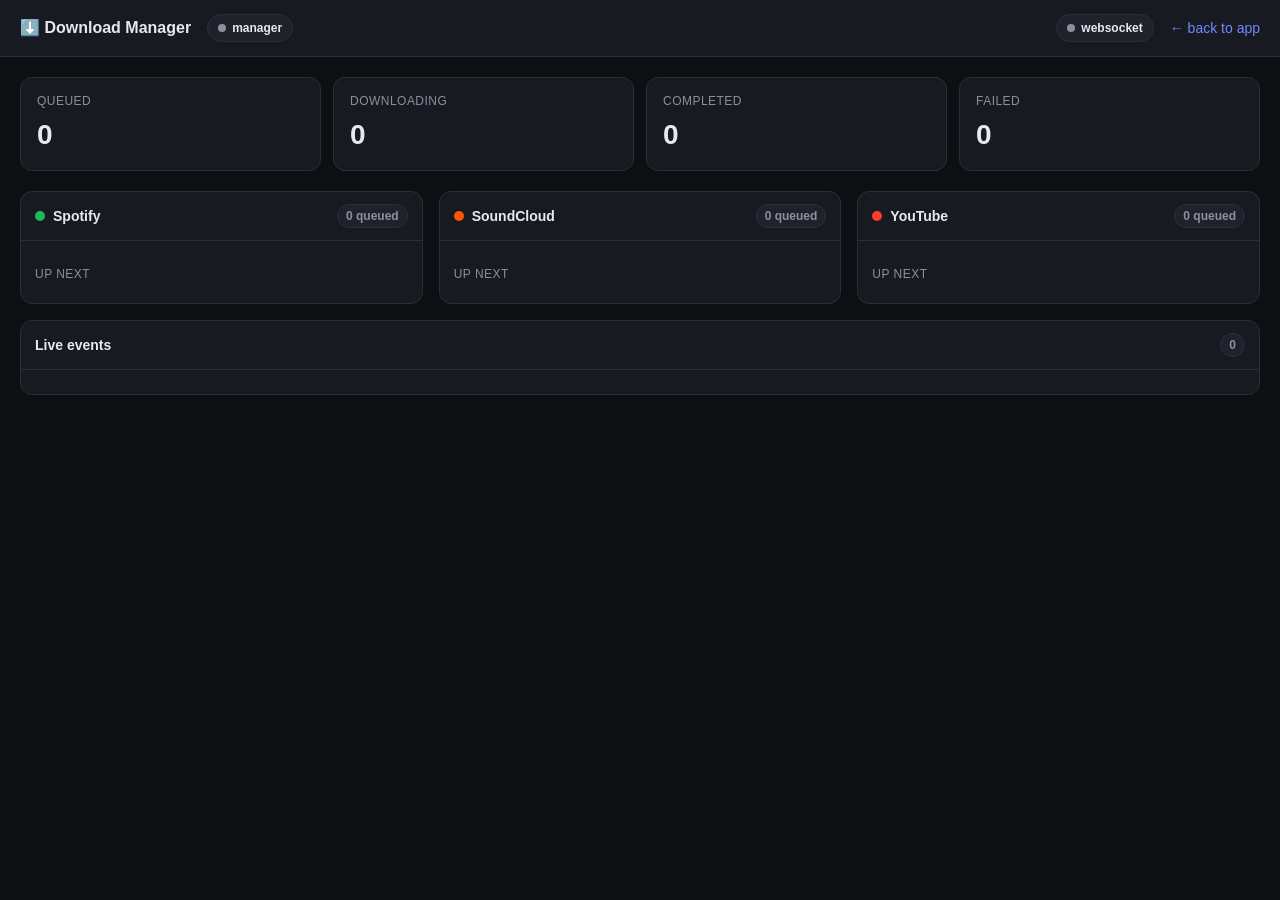
==== server/static/downloader.html @ 7c603295 "Import SyncMusic4 app with vibe entry point and nginx config - Add Flask/Socket.IO server (app.py) w" ====
<!DOCTYPE html>
<html lang="en">
<head>
  <meta charset="UTF-8" />
  <meta name="viewport" content="width=device-width, initial-scale=1.0" />
  <title>Download Manager — SyncMusic4</title>
  <script src="https://cdn.socket.io/4.7.5/socket.io.min.js" integrity="sha384-2huaZvOR9iDzHqslqwpR87isEmrfxqyWOF7hr7BY6KG0+hVKLoEXMPUJw3ynWuhO" crossorigin="anonymous"></script>
  <style>
    :root {
      --bg: #0e0f13;
      --panel: #181a21;
      --panel-2: #1f222b;
      --border: #2a2e3a;
      --text: #e7e9ee;
      --muted: #8b90a0;
      --spotify: #1DB954;
      --soundcloud: #ff5500;
      --youtube: #ff3b30;
      --ok: #2ecc71;
      --fail: #ff5d5d;
      --accent: #6c8cff;
    }
    * { box-sizing: border-box; }
    body {
      margin: 0;
      background: var(--bg);
      color: var(--text);
      font: 14px/1.5 -apple-system, BlinkMacSystemFont, "Segoe UI", Roboto, Helvetica, Arial, sans-serif;
    }
    a { color: var(--accent); text-decoration: none; }

    header.topbar {
      display: flex; align-items: center; gap: 16px;
      padding: 14px 20px;
      border-bottom: 1px solid var(--border);
      background: var(--panel);
      position: sticky; top: 0; z-index: 10;
    }
    header.topbar h1 { font-size: 16px; margin: 0; font-weight: 600; }
    header.topbar .spacer { flex: 1; }
    .badge {
      display: inline-flex; align-items: center; gap: 6px;
      padding: 4px 10px; border-radius: 999px;
      font-size: 12px; font-weight: 600;
      background: var(--panel-2); border: 1px solid var(--border);
    }
    .dot { width: 8px; height: 8px; border-radius: 50%; background: var(--muted); }
    .dot.on { background: var(--ok); box-shadow: 0 0 8px var(--ok); }
    .dot.off { background: var(--fail); }

    .wrap { padding: 20px; max-width: 1280px; margin: 0 auto; }

    .stats {
      display: grid; grid-template-columns: repeat(4, 1fr); gap: 12px;
      margin-bottom: 20px;
    }
    .stat {
      background: var(--panel); border: 1px solid var(--border);
      border-radius: 12px; padding: 14px 16px;
    }
    .stat .label { color: var(--muted); font-size: 12px; text-transform: uppercase; letter-spacing: .04em; }
    .stat .value { font-size: 28px; font-weight: 700; margin-top: 4px; }

    .grid {
      display: grid; grid-template-columns: repeat(3, 1fr); gap: 16px;
      align-items: start;
    }
    @media (max-width: 900px) { .grid { grid-template-columns: 1fr; } }

    .events-panel { margin-top: 16px; }

    .col {
      background: var(--panel); border: 1px solid var(--border);
      border-radius: 12px; overflow: hidden;
    }
    .col > .col-head {
      display: flex; align-items: center; gap: 8px;
      padding: 12px 14px; border-bottom: 1px solid var(--border);
      font-weight: 600;
    }
    .col-head .pill {
      margin-left: auto; font-size: 12px; color: var(--muted);
      background: var(--panel-2); border: 1px solid var(--border);
      padding: 2px 8px; border-radius: 999px;
    }
    .platform-dot { width: 10px; height: 10px; border-radius: 50%; }
    .platform-spotify .platform-dot { background: var(--spotify); }
    .platform-soundcloud .platform-dot { background: var(--soundcloud); }
    .platform-youtube .platform-dot { background: var(--youtube); }

    .col-body { padding: 12px 14px; }

    .now {
      background: var(--panel-2); border: 1px solid var(--border);
      border-radius: 10px; padding: 12px; margin-bottom: 12px;
    }
    .now.idle { color: var(--muted); text-align: center; padding: 18px 12px; }
    .now .title { font-weight: 600; }
    .now .artist { color: var(--muted); font-size: 13px; }
    .src-url {
      display: block; margin-top: 6px;
      font-family: ui-monospace, SFMono-Regular, Menlo, Consolas, monospace;
      font-size: 12px; color: var(--accent); text-decoration: none;
      overflow: hidden; text-overflow: ellipsis; white-space: nowrap;
    }
    .src-url::before { content: "🔗 "; }
    a.src-url:hover { text-decoration: underline; }

    .progress {
      margin-top: 10px; height: 6px; border-radius: 999px;
      background: var(--border); overflow: hidden;
    }
    .progress > i {
      display: block; height: 100%; width: 40%; border-radius: 999px;
      background: var(--accent);
      animation: indet 1.1s ease-in-out infinite;
    }
    @keyframes indet {
      0% { margin-left: -40%; } 100% { margin-left: 100%; }
    }

    /* Backoff state */
    .backoff {
      display: flex; gap: 8px; margin-bottom: 12px;
    }
    .backoff .chip {
      flex: 1; display: flex; flex-direction: column; gap: 2px;
      background: var(--panel-2); border: 1px solid var(--border);
      border-radius: 8px; padding: 8px 10px;
    }
    .backoff .chip .k { color: var(--muted); font-size: 11px; text-transform: uppercase; letter-spacing: .04em; }
    .backoff .chip .v { font-size: 16px; font-weight: 700; font-variant-numeric: tabular-nums; }
    .backoff.warn .chip.fails { border-color: #5a3a00; background: rgba(255,170,0,.10); }
    .backoff.warn .chip.fails .v { color: #ffaa00; }

    .queue-label { color: var(--muted); font-size: 12px; text-transform: uppercase; letter-spacing: .04em; margin: 4px 0 8px; }
    ul.queue { list-style: none; margin: 0; padding: 0; display: flex; flex-direction: column; gap: 6px; }
    ul.queue li {
      display: flex; align-items: center; gap: 8px;
      padding: 8px 10px; border-radius: 8px;
      background: var(--panel-2); border: 1px solid var(--border);
    }
    ul.queue li .num { color: var(--muted); font-variant-numeric: tabular-nums; min-width: 18px; }
    ul.queue li .t { min-width: 0; display: flex; flex-direction: column; gap: 2px; }
    ul.queue li .t .line { overflow: hidden; text-overflow: ellipsis; white-space: nowrap; }
    ul.queue li .t b { font-weight: 600; }
    ul.queue li .t .line span { color: var(--muted); }
    .empty { color: var(--muted); font-size: 13px; padding: 4px 2px; }

    /* Event feed */
    .feed { max-height: 70vh; overflow-y: auto; }
    .ev {
      display: grid; grid-template-columns: auto 1fr auto; gap: 8px;
      align-items: baseline;
      padding: 8px 10px; border-radius: 8px; margin-bottom: 6px;
      background: var(--panel-2); border: 1px solid var(--border);
    }
    .ev .tag {
      font-size: 11px; font-weight: 700; text-transform: uppercase;
      padding: 2px 7px; border-radius: 999px; white-space: nowrap;
    }
    .ev .tag.queued { background: #2a2e3a; color: var(--muted); }
    .ev .tag.started { background: rgba(108,140,255,.15); color: var(--accent); }
    .ev .tag.completed { background: rgba(46,204,113,.15); color: var(--ok); }
    .ev .tag.failed { background: rgba(255,93,93,.15); color: var(--fail); }
    .ev .tag.sync { background: rgba(255,170,0,.15); color: #ffaa00; }
    .ev .desc { min-width: 0; display: flex; flex-direction: column; gap: 4px; }
    .ev .desc .line { overflow: hidden; text-overflow: ellipsis; white-space: nowrap; }
    .ev .desc .src { color: var(--muted); font-size: 12px; }
    .ev .reason {
      margin-left: 8px; font-size: 11px; font-weight: 700;
      padding: 1px 6px; border-radius: 999px; text-transform: uppercase; letter-spacing: .03em;
    }
    .ev .reason-rate_limit { background: rgba(255,170,0,.15); color: #ffaa00; }
    .ev .reason-unavailable { background: rgba(108,140,255,.15); color: var(--accent); }
    .ev .reason-other { background: #2a2e3a; color: var(--muted); }
    .ev .path {
      font-family: ui-monospace, SFMono-Regular, Menlo, Consolas, monospace;
      font-size: 12px; color: #9fe6b4;
      background: #10160f; border: 1px solid #243024; border-radius: 6px;
      padding: 3px 7px; word-break: break-all;
    }
    .ev .path::before { content: "📁 "; }
    .ev .url {
      font-family: ui-monospace, SFMono-Regular, Menlo, Consolas, monospace;
      font-size: 12px; color: var(--accent); text-decoration: none;
      overflow: hidden; text-overflow: ellipsis; white-space: nowrap;
    }
    .ev .url::before { content: "🔗 "; }
    a.ev .url:hover, .ev a.url:hover { text-decoration: underline; }
    .ev .time { color: var(--muted); font-size: 12px; font-variant-numeric: tabular-nums; white-space: nowrap; }
  </style>
</head>
<body>
  <header class="topbar">
    <h1>⬇️ Download Manager</h1>
    <span id="manager-badge" class="badge"><span class="dot"></span> manager</span>
    <div class="spacer"></div>
    <span id="ws-badge" class="badge"><span class="dot"></span> websocket</span>
    <a href="/">← back to app</a>
  </header>

  <div class="wrap">
    <section class="stats">
      <div class="stat"><div class="label">Queued</div><div class="value" id="stat-queued">0</div></div>
      <div class="stat"><div class="label">Downloading</div><div class="value" id="stat-active">0</div></div>
      <div class="stat"><div class="label">Completed</div><div class="value" id="stat-completed">0</div></div>
      <div class="stat"><div class="label">Failed</div><div class="value" id="stat-failed">0</div></div>
    </section>

    <section class="grid">
      <div class="col platform-spotify" id="col-spotify">
        <div class="col-head"><span class="platform-dot"></span> Spotify <span class="pill" data-pill>0 queued</span></div>
        <div class="col-body"><div data-now></div><div class="backoff" data-backoff></div><div class="queue-label">Up next</div><ul class="queue" data-queue></ul></div>
      </div>
      <div class="col platform-soundcloud" id="col-soundcloud">
        <div class="col-head"><span class="platform-dot"></span> SoundCloud <span class="pill" data-pill>0 queued</span></div>
        <div class="col-body"><div data-now></div><div class="backoff" data-backoff></div><div class="queue-label">Up next</div><ul class="queue" data-queue></ul></div>
      </div>
      <div class="col platform-youtube" id="col-youtube">
        <div class="col-head"><span class="platform-dot"></span> YouTube <span class="pill" data-pill>0 queued</span></div>
        <div class="col-body"><div data-now></div><div class="backoff" data-backoff></div><div class="queue-label">Up next</div><ul class="queue" data-queue></ul></div>
      </div>
    </section>

    <section class="events-panel">
      <div class="col">
        <div class="col-head">Live events <span class="pill" id="ev-count">0</span></div>
        <div class="col-body"><div class="feed" id="feed"></div></div>
      </div>
    </section>
  </div>

  <script>
    const PLATFORMS = ['spotify', 'soundcloud', 'youtube'];
    const feedEl = document.getElementById('feed');
    let eventCount = 0;

    /** Format an epoch-seconds (or ms) timestamp as HH:MM:SS. */
    function fmtTime(ts) {
      const ms = ts < 1e12 ? ts * 1000 : ts;
      return new Date(ms).toLocaleTimeString();
    }

    /** Map a websocket event name to a feed tag {cls, label}. */
    function tagFor(event) {
      switch (event) {
        case 'download_queued': return { cls: 'queued', label: 'queued' };
        case 'download_started': return { cls: 'started', label: 'started' };
        case 'download_completed': return { cls: 'completed', label: 'done' };
        case 'download_failed': return { cls: 'failed', label: 'failed' };
        case 'song_redownloaded': return { cls: 'completed', label: 're-dl' };
        case 'sync_item_updated': return { cls: 'sync', label: 'sync' };
        default: return { cls: 'queued', label: event };
      }
    }

    /** Build a human description string for an event payload. */
    function describe(event, data) {
      if (event === 'song_redownloaded') return `song #${data.song_id} replaced`;
      if (event === 'sync_item_updated') return `playlist #${data.playlist_id} → ${data.status}`;
      const title = data.title || data.url || 'Unknown';
      const artist = data.artist ? ` — ${data.artist}` : '';
      return `${title}${artist}`;
    }

    /** Prepend an event row to the live feed. */
    function addEvent(event, data, ts) {
      const { cls, label } = tagFor(event);
      const row = document.createElement('div');
      row.className = 'ev';
      const reason = (event === 'download_failed' && data.failure_reason)
        ? `<span class="reason reason-${escapeHtml(data.failure_reason)}">${escapeHtml(data.failure_reason).replace('_', ' ')}</span>`
        : '';
      const src = data.source ? `<span class="src"> · ${data.source}</span>` : '';
      // Stored location: completed downloads carry `path`; re-downloads carry the new audio `url`.
      const path = data.path || (event === 'song_redownloaded' ? data.url : null);
      const pathLine = path ? `<code class="path">${escapeHtml(path)}</code>` : '';
      // Source link we're downloading from (not for re-downloads, whose `url` is the local audio path).
      const srcUrl = event === 'song_redownloaded' ? null : (data.url || data.download_link);
      const urlLine = srcUrl
        ? `<a class="url" href="${escapeHtml(srcUrl)}" target="_blank" rel="noopener" title="${escapeHtml(srcUrl)}">${escapeHtml(srcUrl)}</a>`
        : '';
      row.innerHTML = `
        <span class="tag ${cls}">${label}</span>
        <span class="desc"><span class="line">${escapeHtml(describe(event, data))}${src}${reason}</span>${urlLine}${pathLine}</span>
        <span class="time">${fmtTime(ts || Date.now())}</span>`;
      feedEl.prepend(row);
      while (feedEl.childElementCount > 200) feedEl.lastElementChild.remove();
      eventCount++;
      document.getElementById('ev-count').textContent = eventCount;
    }

    function escapeHtml(s) {
      return String(s).replace(/[&<>"']/g, c => (
        { '&': '&amp;', '<': '&lt;', '>': '&gt;', '"': '&quot;', "'": '&#39;' }[c]
      ));
    }

    /** Render the "now downloading" card for a platform column. */
    function renderNow(col, track) {
      const el = col.querySelector('[data-now]');
      if (!track) {
        el.innerHTML = `<div class="now idle">idle</div>`;
        return;
      }
      const url = track.url
        ? `<a class="src-url" href="${escapeHtml(track.url)}" target="_blank" rel="noopener" title="${escapeHtml(track.url)}">${escapeHtml(track.url)}</a>`
        : '';
      el.innerHTML = `
        <div class="now">
          <div class="title">${escapeHtml(track.title || 'Unknown')}</div>
          <div class="artist">${escapeHtml(track.artist || '')}</div>
          ${url}
          <div class="progress"><i></i></div>
        </div>`;
    }

    /** Render the pending queue list for a platform column. */
    function renderQueue(col, items) {
      const ul = col.querySelector('[data-queue]');
      if (!items || !items.length) {
        ul.innerHTML = `<li class="empty">Nothing queued</li>`;
        return;
      }
      ul.innerHTML = items.map((t, i) => {
        const url = t.url
          ? `<a class="src-url" href="${escapeHtml(t.url)}" target="_blank" rel="noopener" title="${escapeHtml(t.url)}">${escapeHtml(t.url)}</a>`
          : '';
        return `
        <li>
          <span class="num">${i + 1}</span>
          <span class="t"><span class="line"><b>${escapeHtml(t.title || 'Unknown')}</b> <span>${escapeHtml(t.artist || '')}</span></span>${url}</span>
        </li>`;
      }).join('');
    }

    /** Render the exponential-backoff state for a platform column. */
    function renderBackoff(col, info) {
      const el = col.querySelector('[data-backoff]');
      const fails = info ? (info.consecutive_failures || 0) : 0;
      const delay = info ? (info.next_delay || 0) : 0;
      el.className = 'backoff' + (fails > 0 ? ' warn' : '');
      el.innerHTML = `
        <div class="chip fails"><span class="k">Consec. failures</span><span class="v">${fails}</span></div>
        <div class="chip"><span class="k">Next delay</span><span class="v">${delay.toFixed(1)}s</span></div>`;
    }

    /** Apply a full status snapshot from /api/download/status. */
    function applyStatus(status) {
      // Manager badge
      const mBadge = document.getElementById('manager-badge');
      mBadge.querySelector('.dot').className = 'dot ' + (status.active ? 'on' : 'off');
      mBadge.lastChild.textContent = status.active ? ' manager running' : ' manager stopped';

      let totalQueued = 0, totalActive = 0;
      for (const p of PLATFORMS) {
        const col = document.getElementById('col-' + p);
        const queued = status.queues[p] || [];
        const current = status.current[p];
        totalQueued += queued.length;
        if (current) totalActive++;
        col.querySelector('[data-pill]').textContent = `${queued.length} queued`;
        renderNow(col, current);
        renderBackoff(col, (status.backoff || {})[p]);
        renderQueue(col, queued);
      }

      document.getElementById('stat-queued').textContent = totalQueued;
      document.getElementById('stat-active').textContent = totalActive;
      document.getElementById('stat-completed').textContent = status.stats.completed;
      document.getElementById('stat-failed').textContent = status.stats.failed;
    }

    async function refreshStatus() {
      try {
        const res = await fetch('/api/download/status');
        if (res.ok) applyStatus(await res.json());
      } catch (e) { /* transient; next poll retries */ }
    }

    // --- Live WebSocket feed ---
    const socket = io();
    const wsBadge = document.getElementById('ws-badge');
    socket.on('connect', () => {
      wsBadge.querySelector('.dot').className = 'dot on';
      wsBadge.lastChild.textContent = ' websocket connected';
    });
    socket.on('disconnect', () => {
      wsBadge.querySelector('.dot').className = 'dot off';
      wsBadge.lastChild.textContent = ' websocket disconnected';
    });

    const LIVE_EVENTS = [
      'download_queued', 'download_started', 'download_completed',
      'download_failed', 'song_redownloaded', 'sync_item_updated'
    ];
    LIVE_EVENTS.forEach(ev => socket.on(ev, data => {
      addEvent(ev, data);
      refreshStatus(); // queue/active changed — pull a fresh snapshot
    }));

    // --- Initial load: snapshot + recent event history, then poll ---
    (async function init() {
      try {
        const res = await fetch('/api/download/status');
        if (res.ok) {
          const status = await res.json();
          applyStatus(status);
          (status.recent_events || []).forEach(e => addEvent(e.event, e.data, e.ts));
        }
      } catch (e) { /* ignore */ }
      setInterval(refreshStatus, 1500);
    })();
  </script>
</body>
</html>
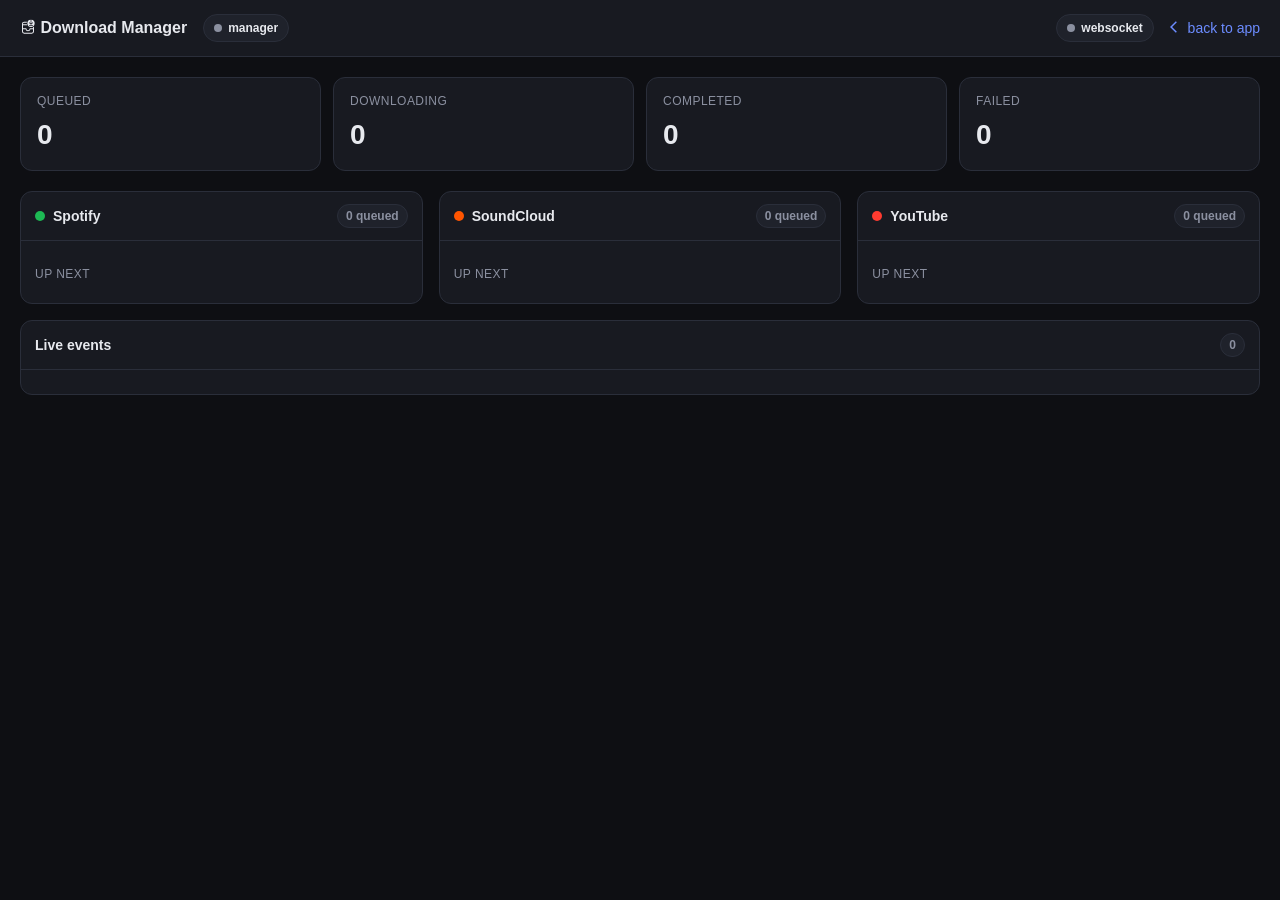
==== commit 98aab2e9: "Enqueue search results as pending tracks; swap emoji for SVG icons - Add queue.pending_link/pending_" ====
--- a/server/static/downloader.html
+++ b/server/static/downloader.html
@@ -38,6 +38,7 @@
     }
     header.topbar h1 { font-size: 16px; margin: 0; font-weight: 600; }
     header.topbar .spacer { flex: 1; }
+    .ui-icon { vertical-align: -0.125em; }
     .badge {
       display: inline-flex; align-items: center; gap: 6px;
       padding: 4px 10px; border-radius: 999px;
@@ -103,7 +104,7 @@
       font-size: 12px; color: var(--accent); text-decoration: none;
       overflow: hidden; text-overflow: ellipsis; white-space: nowrap;
     }
-    .src-url::before { content: "🔗 "; }
+    .src-url::before { content: ""; display: inline-block; width: 1em; height: 1em; margin-right: 0.35em; vertical-align: -0.125em; background: currentColor; -webkit-mask: url("/icons/ui/source-link.svg") center / contain no-repeat; mask: url("/icons/ui/source-link.svg") center / contain no-repeat; }
     a.src-url:hover { text-decoration: underline; }
 
     .progress {
@@ -180,24 +181,24 @@
       background: #10160f; border: 1px solid #243024; border-radius: 6px;
       padding: 3px 7px; word-break: break-all;
     }
-    .ev .path::before { content: "📁 "; }
+    .ev .path::before { content: ""; display: inline-block; width: 1em; height: 1em; margin-right: 0.35em; vertical-align: -0.125em; background: currentColor; -webkit-mask: url("/icons/ui/file-path.svg") center / contain no-repeat; mask: url("/icons/ui/file-path.svg") center / contain no-repeat; }
     .ev .url {
       font-family: ui-monospace, SFMono-Regular, Menlo, Consolas, monospace;
       font-size: 12px; color: var(--accent); text-decoration: none;
       overflow: hidden; text-overflow: ellipsis; white-space: nowrap;
     }
-    .ev .url::before { content: "🔗 "; }
+    .ev .url::before { content: ""; display: inline-block; width: 1em; height: 1em; margin-right: 0.35em; vertical-align: -0.125em; background: currentColor; -webkit-mask: url("/icons/ui/source-link.svg") center / contain no-repeat; mask: url("/icons/ui/source-link.svg") center / contain no-repeat; }
     a.ev .url:hover, .ev a.url:hover { text-decoration: underline; }
     .ev .time { color: var(--muted); font-size: 12px; font-variant-numeric: tabular-nums; white-space: nowrap; }
   </style>
 </head>
 <body>
   <header class="topbar">
-    <h1>⬇️ Download Manager</h1>
+    <h1><svg class="ui-icon" aria-hidden="true" xmlns="http://www.w3.org/2000/svg" width="1em" height="1em" viewBox="0 0 24 24"><path fill="currentColor" d="M11 6.501a5.5 5.5 0 0 1 5-5.478v5.77l-1.646-1.646a.5.5 0 0 0-.708.708l2.5 2.5a.5.5 0 0 0 .708 0l2.5-2.5a.5.5 0 0 0-.708-.708L17 6.794v-5.77A5.5 5.5 0 1 1 11 6.5m8.5 3A.5.5 0 0 0 19 9h-5a.5.5 0 0 0 0 1h5a.5.5 0 0 0 .5-.5m1.5 1.69a6.5 6.5 0 0 1-1.5 1.078V14h-4.558a.69.69 0 0 0-.692.692v.058a2.25 2.25 0 0 1-4.5 0v-.058A.69.69 0 0 0 9.058 14H4.5V9.5h6.232a6.5 6.5 0 0 1-.558-1.5H4.5v-.75c0-.967.784-1.75 1.75-1.75h3.826a6.5 6.5 0 0 1 .422-1.5H6.25A3.25 3.25 0 0 0 3 7.251v11.5a3.25 3.25 0 0 0 3.25 3.25h11.5a3.25 3.25 0 0 0 3.25-3.25zm-1.5 4.31v3.25a1.75 1.75 0 0 1-1.75 1.75H6.25a1.75 1.75 0 0 1-1.75-1.75V15.5h3.825a3.751 3.751 0 0 0 7.35 0z"/></svg> Download Manager</h1>
     <span id="manager-badge" class="badge"><span class="dot"></span> manager</span>
     <div class="spacer"></div>
     <span id="ws-badge" class="badge"><span class="dot"></span> websocket</span>
-    <a href="/">← back to app</a>
+    <a href="/"><svg class="ui-icon" aria-hidden="true" xmlns="http://www.w3.org/2000/svg" width="1em" height="1em" viewBox="0 0 24 24"><path fill="currentColor" d="M10 22L0 12L10 2l1.775 1.775L3.55 12l8.225 8.225z"/></svg> back to app</a>
   </header>
 
   <div class="wrap">
